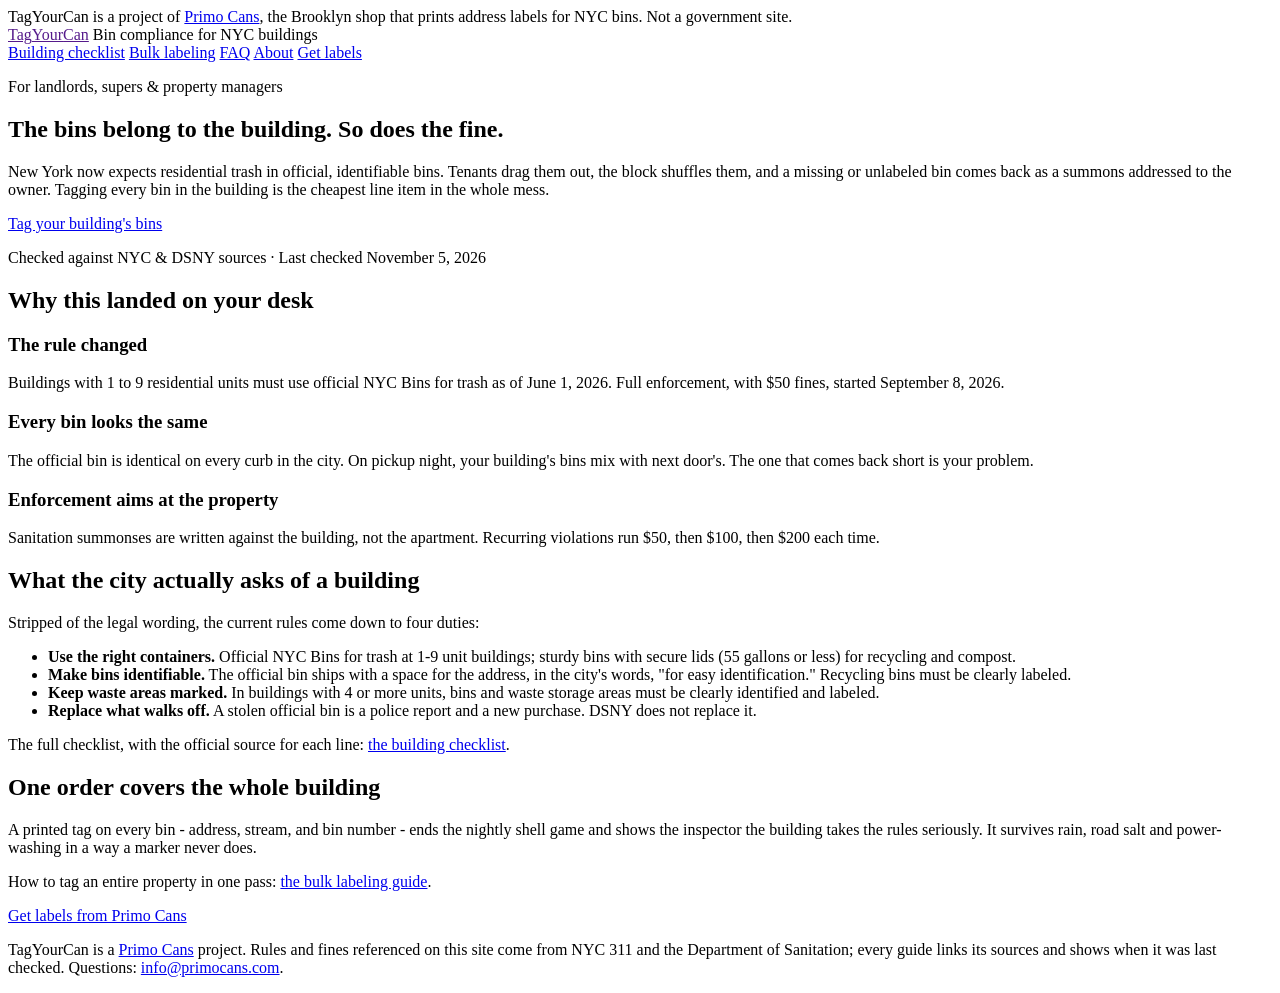
==== index.html @ 4c6179b4 "Create index.html" ====
<!DOCTYPE html>
<html lang="en">
<head>
<meta charset="utf-8">
<meta name="viewport" content="width=device-width, initial-scale=1">
<title>TagYourCan | Bin Tagging for NYC Landlords, Supers &amp; Property Managers</title>
<meta name="description" content="What NYC buildings actually have to do about trash bins in 2026: official bins, labeling duties, the fines, and how to tag a whole building's cans in one pass. A Primo Cans project.">
<link rel="stylesheet" href="assets/style.css">
</head>
<body>
<div class="disclosure">TagYourCan is a project of <a href="https://primocans.com">Primo Cans</a>, the Brooklyn shop that prints address labels for NYC bins. Not a government site.</div>
<header class="sitehead">
  <div class="wrap">
    <a class="brand" href="">Tag<span class="dot">Your</span>Can</a>
    <span class="siteline">Bin compliance for NYC buildings</span>
    <nav class="mainnav">
      <a href="building-checklist/">Building checklist</a>
      <a href="bulk-labeling/">Bulk labeling</a>
      <a href="faq/">FAQ</a>
      <a href="about/">About</a>
      <a class="cta" href="get-labels/">Get labels</a>
    </nav>
  </div>
</header>

<section class="hero">
  <div class="wrap">
    <p class="eyebrow">For landlords, supers &amp; property managers</p>
    <h1>The bins belong to the building. So does the fine.</h1>
    <p class="lede">New York now expects residential trash in official, identifiable bins. Tenants drag them out, the block shuffles them, and a missing or unlabeled bin comes back as a summons addressed to the owner. Tagging every bin in the building is the cheapest line item in the whole mess.</p>
    <a class="btn" href="get-labels/">Tag your building's bins</a>
    <p class="verifyline">Checked against NYC &amp; DSNY sources &middot; Last checked November 5, 2026</p>
  </div>
</section>

<section class="section">
  <div class="wrap">
    <h2>Why this landed on your desk</h2>
    <div class="cards">
      <div class="cardbox">
        <h3>The rule changed</h3>
        <p>Buildings with 1 to 9 residential units must use official NYC Bins for trash as of June 1, 2026. Full enforcement, with $50 fines, started September 8, 2026.</p>
      </div>
      <div class="cardbox">
        <h3>Every bin looks the same</h3>
        <p>The official bin is identical on every curb in the city. On pickup night, your building's bins mix with next door's. The one that comes back short is your problem.</p>
      </div>
      <div class="cardbox">
        <h3>Enforcement aims at the property</h3>
        <p>Sanitation summonses are written against the building, not the apartment. Recurring violations run $50, then $100, then $200 each time.</p>
      </div>
    </div>
  </div>
</section>

<section class="section">
  <div class="wrap">
    <h2>What the city actually asks of a building</h2>
    <p>Stripped of the legal wording, the current rules come down to four duties:</p>
    <ul>
      <li><strong>Use the right containers.</strong> Official NYC Bins for trash at 1-9 unit buildings; sturdy bins with secure lids (55 gallons or less) for recycling and compost.</li>
      <li><strong>Make bins identifiable.</strong> The official bin ships with a space for the address, in the city's words, "for easy identification." Recycling bins must be clearly labeled.</li>
      <li><strong>Keep waste areas marked.</strong> In buildings with 4 or more units, bins and waste storage areas must be clearly identified and labeled.</li>
      <li><strong>Replace what walks off.</strong> A stolen official bin is a police report and a new purchase. DSNY does not replace it.</li>
    </ul>
    <p>The full checklist, with the official source for each line: <a href="building-checklist/">the building checklist</a>.</p>
  </div>
</section>

<section class="section">
  <div class="wrap">
    <h2>One order covers the whole building</h2>
    <p>A printed tag on every bin - address, stream, and bin number - ends the nightly shell game and shows the inspector the building takes the rules seriously. It survives rain, road salt and power-washing in a way a marker never does.</p>
    <p>How to tag an entire property in one pass: <a href="bulk-labeling/">the bulk labeling guide</a>.</p>
    <a class="btn dark" href="get-labels/">Get labels from Primo Cans</a>
  </div>
</section>

<footer class="section">
  <div class="wrap">
    <p class="srcs">TagYourCan is a <a href="https://primocans.com">Primo Cans</a> project. Rules and fines referenced on this site come from NYC 311 and the Department of Sanitation; every guide links its sources and shows when it was last checked. Questions: <a href="mailto:info@primocans.com">info@primocans.com</a>.</p>
  </div>
</footer>
</body>
</html>
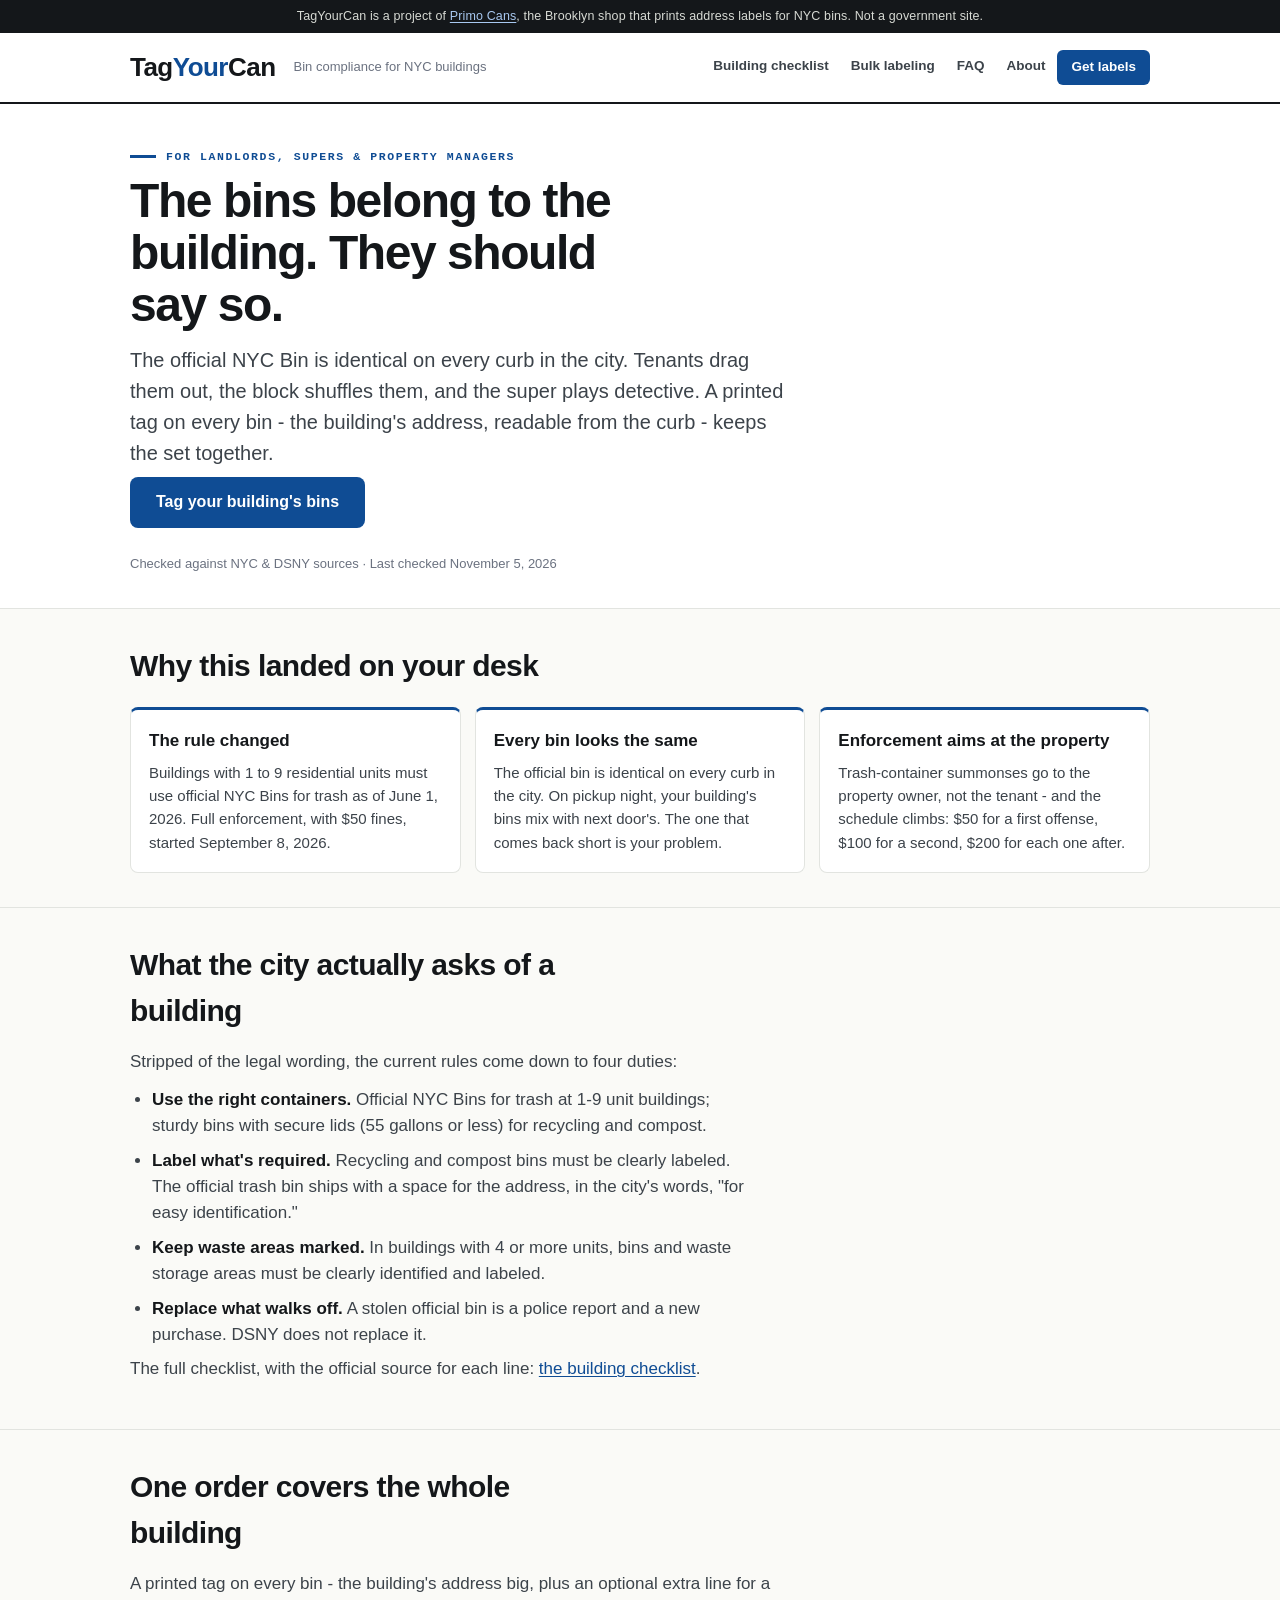
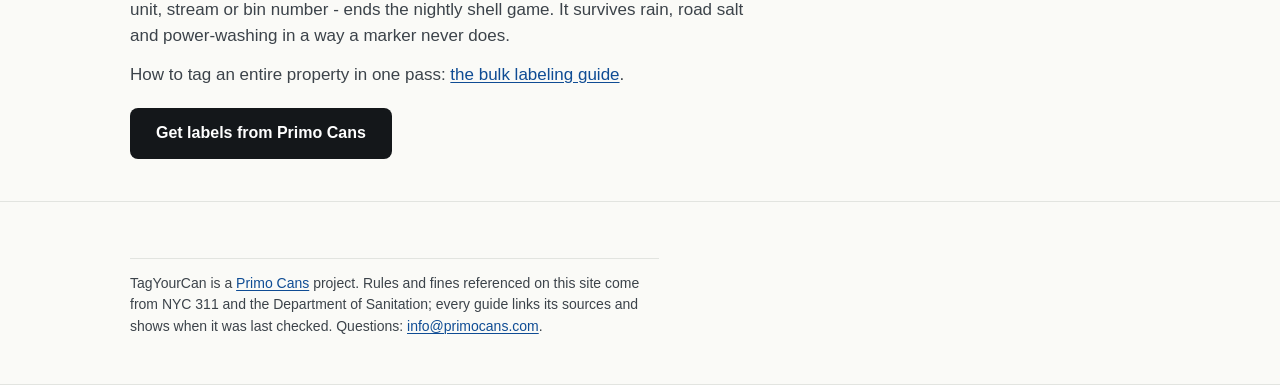
==== commit aeda08e3: "Update index.html" ====
--- a/index.html
+++ b/index.html
@@ -26,8 +26,8 @@
 <section class="hero">
   <div class="wrap">
     <p class="eyebrow">For landlords, supers &amp; property managers</p>
-    <h1>The bins belong to the building. So does the fine.</h1>
-    <p class="lede">New York now expects residential trash in official, identifiable bins. Tenants drag them out, the block shuffles them, and a missing or unlabeled bin comes back as a summons addressed to the owner. Tagging every bin in the building is the cheapest line item in the whole mess.</p>
+    <h1>The bins belong to the building. They should say so.</h1>
+    <p class="lede">The official NYC Bin is identical on every curb in the city. Tenants drag them out, the block shuffles them, and the super plays detective. A printed tag on every bin - the building's address, readable from the curb - keeps the set together.</p>
     <a class="btn" href="get-labels/">Tag your building's bins</a>
     <p class="verifyline">Checked against NYC &amp; DSNY sources &middot; Last checked November 5, 2026</p>
   </div>
@@ -47,7 +47,7 @@
       </div>
       <div class="cardbox">
         <h3>Enforcement aims at the property</h3>
-        <p>Sanitation summonses are written against the building, not the apartment. Recurring violations run $50, then $100, then $200 each time.</p>
+        <p>Trash-container summonses go to the property owner, not the tenant - and the schedule climbs: $50 for a first offense, $100 for a second, $200 for each one after.</p>
       </div>
     </div>
   </div>
@@ -59,7 +59,7 @@
     <p>Stripped of the legal wording, the current rules come down to four duties:</p>
     <ul>
       <li><strong>Use the right containers.</strong> Official NYC Bins for trash at 1-9 unit buildings; sturdy bins with secure lids (55 gallons or less) for recycling and compost.</li>
-      <li><strong>Make bins identifiable.</strong> The official bin ships with a space for the address, in the city's words, "for easy identification." Recycling bins must be clearly labeled.</li>
+      <li><strong>Label what's required.</strong> Recycling and compost bins must be clearly labeled. The official trash bin ships with a space for the address, in the city's words, "for easy identification."</li>
       <li><strong>Keep waste areas marked.</strong> In buildings with 4 or more units, bins and waste storage areas must be clearly identified and labeled.</li>
       <li><strong>Replace what walks off.</strong> A stolen official bin is a police report and a new purchase. DSNY does not replace it.</li>
     </ul>
@@ -70,7 +70,7 @@
 <section class="section">
   <div class="wrap">
     <h2>One order covers the whole building</h2>
-    <p>A printed tag on every bin - address, stream, and bin number - ends the nightly shell game and shows the inspector the building takes the rules seriously. It survives rain, road salt and power-washing in a way a marker never does.</p>
+    <p>A printed tag on every bin - the building's address big, plus an optional extra line for a unit, stream or bin number - ends the nightly shell game. It survives rain, road salt and power-washing in a way a marker never does.</p>
     <p>How to tag an entire property in one pass: <a href="bulk-labeling/">the bulk labeling guide</a>.</p>
     <a class="btn dark" href="get-labels/">Get labels from Primo Cans</a>
   </div>
--- a/assets/style.css
+++ b/assets/style.css
@@ -0,0 +1,92 @@
+/* LabelYourCan - sibling of cans.nyc: same wayfinding clarity, blue signage accent. */
+:root{
+  --ink:#14171a; --ink-soft:#3c434a; --ink-faint:#6b7280;
+  --paper:#fafaf7; --card:#ffffff; --line:#e2e4e0;
+  --blue:#0f4c94; --blue-deep:#0a3a75; --blue-wash:#eef3fa;
+  --amber:#b45309; --amber-wash:#fdf6ec;
+  --mono:ui-monospace,'SF Mono','Cascadia Mono',Menlo,Consolas,monospace;
+  --sans:-apple-system,BlinkMacSystemFont,'Helvetica Neue',Helvetica,Arial,sans-serif;
+}
+*{box-sizing:border-box;margin:0;padding:0}
+html{-webkit-text-size-adjust:100%}
+body{font-family:var(--sans);background:var(--paper);color:var(--ink);font-size:17px;line-height:1.55;-webkit-font-smoothing:antialiased}
+a{color:var(--blue);text-decoration-thickness:1px;text-underline-offset:2px}
+a:hover{color:var(--blue-deep)}
+.wrap{max-width:1060px;margin:0 auto;padding:0 20px}
+
+.disclosure{background:var(--ink);color:#d7dad4;font-size:12.5px;padding:7px 20px;text-align:center;letter-spacing:.01em}
+.disclosure a{color:#a8c8f0}
+
+.sitehead{border-bottom:2px solid var(--ink);background:var(--card)}
+.sitehead .wrap{display:flex;align-items:center;gap:18px;padding-top:14px;padding-bottom:14px;flex-wrap:wrap}
+.brand{font-size:26px;font-weight:800;letter-spacing:-.02em;color:var(--ink);text-decoration:none}
+.brand .dot{color:var(--blue)}
+.siteline{font-size:13px;color:var(--ink-faint);flex:1;min-width:150px}
+.mainnav{display:flex;gap:2px;flex-wrap:wrap}
+.mainnav a{font-size:13.5px;font-weight:600;color:var(--ink-soft);text-decoration:none;padding:6px 10px;border-radius:4px}
+.mainnav a:hover{background:var(--blue-wash);color:var(--blue-deep)}
+.mainnav a.on{color:var(--blue-deep);text-decoration:underline;text-underline-offset:4px}
+.mainnav a.cta{background:var(--blue);color:#fff;border-radius:6px;padding:7px 14px}
+.mainnav a.cta:hover{background:var(--blue-deep)}
+
+.eyebrow{font-family:var(--mono);font-size:11.5px;font-weight:600;letter-spacing:.14em;text-transform:uppercase;color:var(--blue);display:flex;align-items:center;gap:10px;margin:0 0 10px}
+.eyebrow::before{content:"";width:26px;height:3px;background:var(--blue)}
+
+.hero{padding:44px 0 34px;border-bottom:1px solid var(--line);background:var(--card)}
+.hero h1{font-size:clamp(30px,5.4vw,48px);line-height:1.08;letter-spacing:-.03em;font-weight:800;max-width:20ch}
+.hero .lede{font-size:clamp(17px,2.4vw,20px);color:var(--ink-soft);max-width:60ch;margin-top:14px}
+.verifyline{margin-top:18px;font-size:13px;color:var(--ink-faint)}
+
+.section{padding:34px 0;border-bottom:1px solid var(--line)}
+.section h2{font-size:clamp(22px,3.4vw,30px);letter-spacing:-.02em;font-weight:800;margin-bottom:14px;max-width:26ch}
+.section h3{font-size:19px;font-weight:750;margin:22px 0 8px}
+.section p{max-width:68ch;margin-bottom:12px;color:var(--ink-soft)}
+.section p strong, .section li strong{color:var(--ink)}
+.section ul{padding-left:22px;color:var(--ink-soft);max-width:66ch}
+.section li{margin-bottom:8px}
+
+.cards{display:grid;grid-template-columns:repeat(auto-fit,minmax(250px,1fr));gap:14px;margin-top:18px}
+.cardbox{background:var(--card);border:1px solid var(--line);border-top:3px solid var(--blue);border-radius:8px;padding:18px}
+.cardbox h3{margin:0 0 6px;font-size:17px;font-weight:750}
+.cardbox p{font-size:15px;color:var(--ink-soft);margin:0}
+
+.tablewrap{overflow-x:auto;margin:16px 0}
+table{width:100%;border-collapse:collapse;background:var(--card);font-size:15px}
+th{font-family:var(--mono);font-size:11.5px;letter-spacing:.08em;text-transform:uppercase;text-align:left;color:var(--ink-faint);padding:10px 12px;border-bottom:2px solid var(--ink)}
+td{padding:11px 12px;border-bottom:1px solid var(--line);color:var(--ink-soft);vertical-align:top}
+td:first-child{color:var(--ink);font-weight:650}
+tr.pick td{background:var(--blue-wash)}
+
+.note{background:var(--blue-wash);border-left:4px solid var(--blue);border-radius:0 8px 8px 0;padding:14px 18px;margin:16px 0;max-width:68ch}
+.note.warn{background:var(--amber-wash);border-left-color:var(--amber)}
+.note p{font-size:15px;margin:0}
+
+.steps{counter-reset:step;list-style:none;padding:0;max-width:66ch}
+.steps li{counter-increment:step;position:relative;padding:0 0 16px 52px;color:var(--ink-soft)}
+.steps li::before{content:counter(step);position:absolute;left:0;top:2px;width:34px;height:34px;background:var(--ink);color:#fff;border-radius:50%;display:flex;align-items:center;justify-content:center;font-weight:800;font-size:16px}
+.steps li strong{color:var(--ink)}
+
+.qa{background:var(--card);border:1px solid var(--line);border-radius:8px;padding:18px 20px;margin-bottom:12px;max-width:72ch}
+.qa h2{font-size:18px;font-weight:750;margin:0 0 8px;letter-spacing:-.01em}
+.qa p{font-size:15.5px;margin:0 0 8px}
+.qa p:last-child{margin-bottom:0}
+
+.btn{display:inline-block;background:var(--blue);color:#fff;text-decoration:none;font-weight:700;font-size:16px;padding:13px 26px;border-radius:8px;margin:8px 0}
+.btn:hover{background:var(--blue-deep);color:#fff}
+.btn.dark{background:var(--ink)}
+.btn.dark:hover{background:#000}
+
+.srcs{font-size:14px;color:var(--ink-faint);max-width:68ch;margin-top:22px;border-top:1px solid var(--line);padding-top:14px}
+
+.sitefoot{background:var(--ink);color:#b9beb9;padding:30px 0 40px;margin-top:0}
+.sitefoot .wrap{display:grid;grid-template-columns:repeat(auto-fit,minmax(220px,1fr));gap:22px}
+.sitefoot h4{font-family:var(--mono);font-size:11px;letter-spacing:.14em;text-transform:uppercase;color:#7c837c;margin-bottom:10px}
+.sitefoot a{color:#e6e9e2;text-decoration:none;display:block;font-size:14.5px;padding:3px 0}
+.sitefoot a:hover{color:#a8c8f0}
+.sitefoot .fineline{grid-column:1/-1;border-top:1px solid #2c3033;padding-top:14px;font-size:12.5px;color:#7c837c}
+
+@media (max-width:640px){
+  table{font-size:13.5px}
+  th,td{padding:8px 7px}
+  .hero h1{font-size:30px}
+}
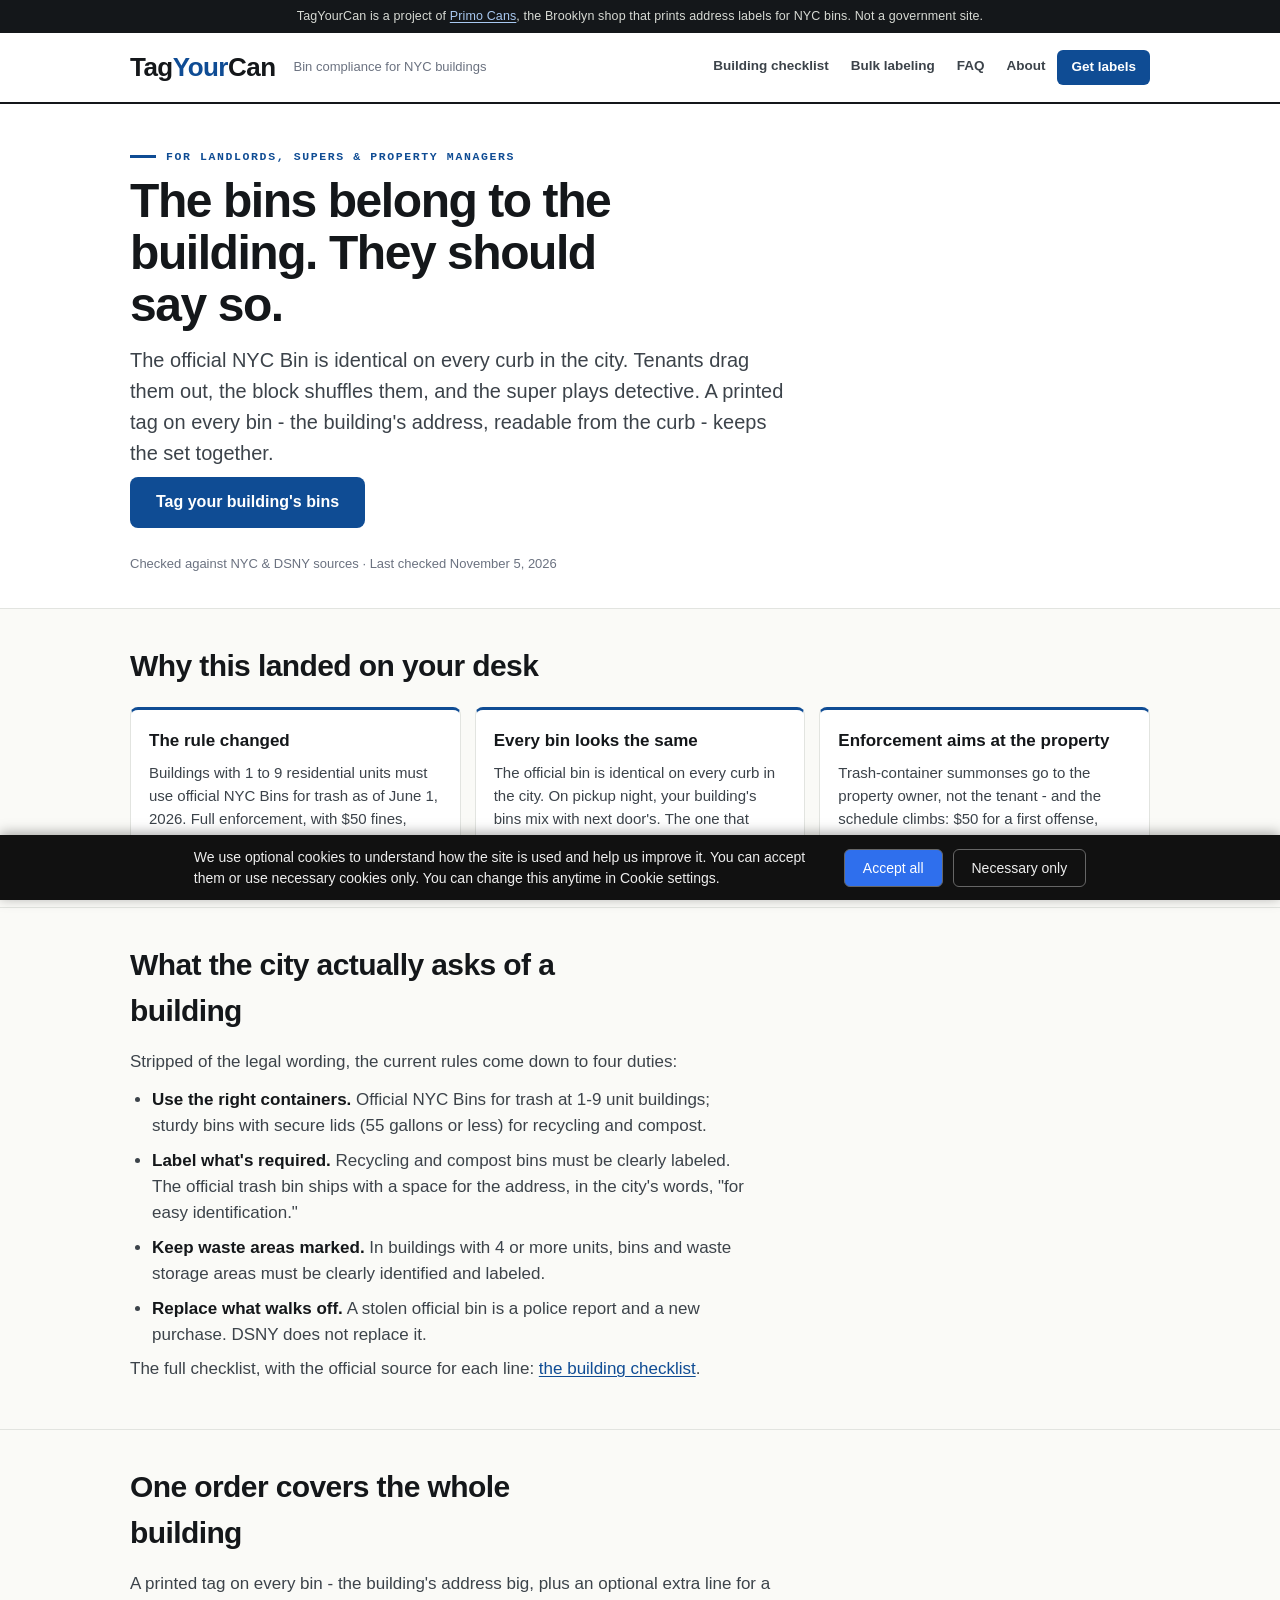
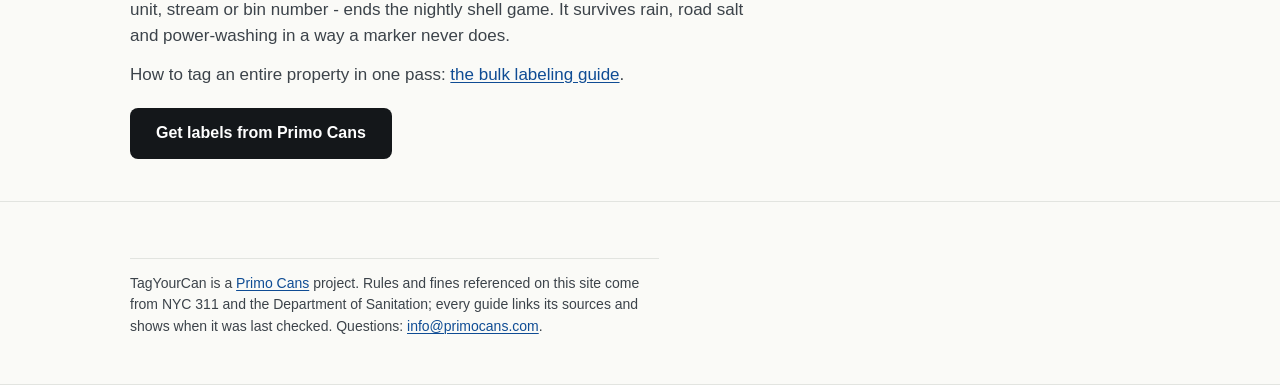
==== commit 8ea2099b: "Add approved cookie consent loader (basic mode, GA off until accept)" ====
--- a/index.html
+++ b/index.html
@@ -8,7 +8,7 @@
 <link rel="stylesheet" href="assets/style.css">
 </head>
 <body>
-<div class="disclosure">TagYourCan is a project of <a href="https://primocans.com">Primo Cans</a>, the Brooklyn shop that prints address labels for NYC bins. Not a government site.</div>
+<div class="disclosure">TagYourCan is a project of <a href="https://primocans.com?utm_source=tagyourcan.com&utm_medium=feeder-site">Primo Cans</a>, the Brooklyn shop that prints address labels for NYC bins. Not a government site.</div>
 <header class="sitehead">
   <div class="wrap">
     <a class="brand" href="">Tag<span class="dot">Your</span>Can</a>
@@ -78,8 +78,14 @@
 
 <footer class="section">
   <div class="wrap">
-    <p class="srcs">TagYourCan is a <a href="https://primocans.com">Primo Cans</a> project. Rules and fines referenced on this site come from NYC 311 and the Department of Sanitation; every guide links its sources and shows when it was last checked. Questions: <a href="mailto:info@primocans.com">info@primocans.com</a>.</p>
+    <p class="srcs">TagYourCan is a <a href="https://primocans.com?utm_source=tagyourcan.com&utm_medium=feeder-site">Primo Cans</a> project. Rules and fines referenced on this site come from NYC 311 and the Department of Sanitation; every guide links its sources and shows when it was last checked. Questions: <a href="mailto:info@primocans.com">info@primocans.com</a>.</p>
   </div>
 </footer>
+<!-- Cloudflare Web Analytics -->
+<script defer src='https://static.cloudflareinsights.com/beacon.min.js' data-cf-beacon='{"token": "4a1bd3e330894500a2cc589933f47c1a"}'></script>
+<!-- End Cloudflare Web Analytics -->
+
+<script>window.__GA_MEASUREMENT_ID__="G-40F285DWW1";</script>
+<script src="/consent.js" defer></script>
 </body>
 </html>
--- a/assets/style.css
+++ b/assets/style.css
@@ -85,6 +85,9 @@
 .sitefoot a:hover{color:#a8c8f0}
 .sitefoot .fineline{grid-column:1/-1;border-top:1px solid #2c3033;padding-top:14px;font-size:12.5px;color:#7c837c}
 
+.shot{margin:26px 0}
+.shot img{width:100%;max-width:560px;border-radius:10px;display:block}
+.shot figcaption{font-size:14px;color:var(--ink-soft);margin-top:8px;max-width:60ch}
 @media (max-width:640px){
   table{font-size:13.5px}
   th,td{padding:8px 7px}
